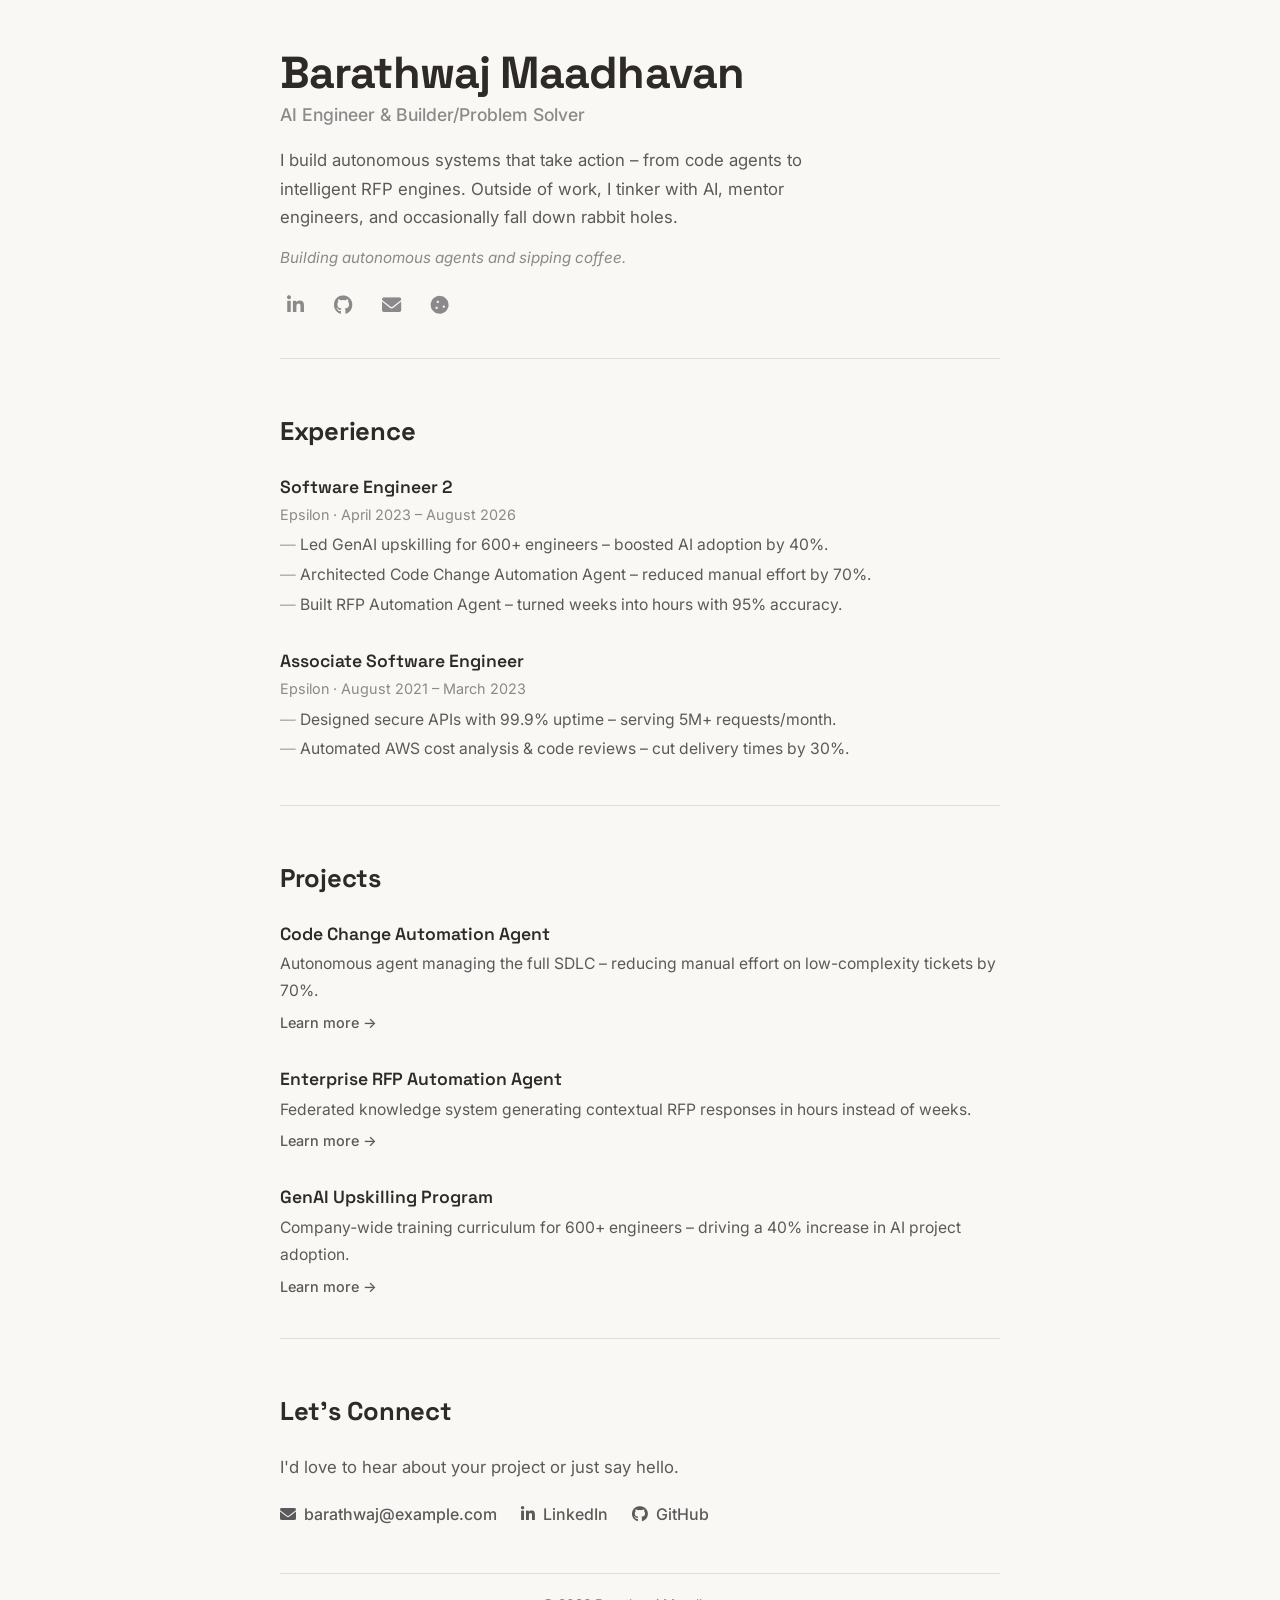
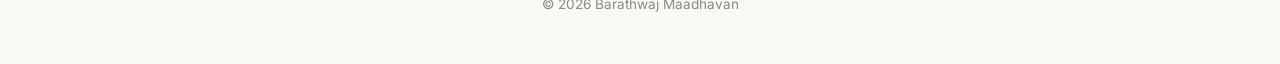
==== index.html @ a2dbbef1 "fixed tag liner" ====
<!DOCTYPE html>
<html lang="en">

    <head>
        <link rel="icon" type="image/svg+xml" href="assets/images/favicon.svg" />
        <meta charset="UTF-8" />
        <meta name="viewport" content="width=device-width, initial-scale=1.0" />
        <title>Barathwaj Maadhavan · AI Engineer</title>

        <!-- Google Fonts -->
        <!-- Google Fonts -->
        <link rel="preconnect" href="https://fonts.googleapis.com" />
        <link rel="preconnect" href="https://fonts.gstatic.com" crossorigin />
        <link
            href="https://fonts.googleapis.com/css2?family=Inter:wght@300;400;500;600&family=Space+Grotesk:wght@400;500;600;700&display=swap"
            rel="stylesheet" />

        <!-- Font Awesome -->
        <link rel="stylesheet" href="https://cdnjs.cloudflare.com/ajax/libs/font-awesome/6.0.0-beta3/css/all.min.css" />

        <!-- Custom Styles -->
        <link rel="stylesheet" href="styles.css" />
    </head>

    <body>

        <!-- ===== MAIN CONTAINER ===== -->
        <main class="container">

            <!-- ===== HEADER ===== -->
            <header class="header">
                <h1>Barathwaj Maadhavan</h1>
                <p class="tagline">AI Engineer & Builder/Problem Solver</p>
                <p class="bio">
                    I build autonomous systems that take action – from code agents to intelligent RFP engines.
                    Outside of work, I tinker with AI, mentor engineers, and occasionally fall down rabbit holes.
                </p>
                <div class="status-line">
                    <span id="statusText">Building autonomous agents and sipping coffee.</span>
                </div>
                <div class="social-links">
                    <a href="#" aria-label="LinkedIn"><i class="fab fa-linkedin-in"></i></a>
                    <a href="#" aria-label="GitHub"><i class="fab fa-github"></i></a>
                    <a href="mailto:barathwaj@example.com" aria-label="Email"><i class="fas fa-envelope"></i></a>
                    <!-- Fortune Cookie -->
                    <button id="fortuneBtn" class="fortune-btn" aria-label="Fortune Cookie" title="fortune cookie">
                        <i class="fas fa-cookie"></i>
                    </button>
                </div>
            </header>

            <!-- ===== EXPERIENCE ===== -->
            <section class="experience">
                <h2>Experience</h2>

                <div class="exp-item">
                    <h3>Software Engineer 2</h3>
                    <p class="exp-meta">Epsilon · April 2023 – August 2026</p>
                    <ul>
                        <li>Led GenAI upskilling for 600+ engineers – boosted AI adoption by 40%.</li>
                        <li>Architected Code Change Automation Agent – reduced manual effort by 70%.</li>
                        <li>Built RFP Automation Agent – turned weeks into hours with 95% accuracy.</li>
                    </ul>
                </div>

                <div class="exp-item">
                    <h3>Associate Software Engineer</h3>
                    <p class="exp-meta">Epsilon · August 2021 – March 2023</p>
                    <ul>
                        <li>Designed secure APIs with 99.9% uptime – serving 5M+ requests/month.</li>
                        <li>Automated AWS cost analysis &amp; code reviews – cut delivery times by 30%.</li>
                    </ul>
                </div>
            </section>

            <!-- ===== PROJECTS ===== -->
            <section class="projects">
                <h2>Projects</h2>

                <div class="project-item">
                    <h3>Code Change Automation Agent</h3>
                    <p>Autonomous agent managing the full SDLC – reducing manual effort on low-complexity tickets by
                        70%.</p>
                    <a href="#">Learn more →</a>
                </div>

                <div class="project-item">
                    <h3>Enterprise RFP Automation Agent</h3>
                    <p>Federated knowledge system generating contextual RFP responses in hours instead of weeks.</p>
                    <a href="#">Learn more →</a>
                </div>

                <div class="project-item">
                    <h3>GenAI Upskilling Program</h3>
                    <p>Company‑wide training curriculum for 600+ engineers – driving a 40% increase in AI project
                        adoption.</p>
                    <a href="#">Learn more →</a>
                </div>
            </section>

            <!-- ===== CONTACT ===== -->
            <section class="contact">
                <h2>Let's Connect</h2>
                <p class="contact-intro">I'd love to hear about your project or just say hello.</p>
                <div class="contact-links">
                    <a href="mailto:barathwaj@example.com"><i class="fas fa-envelope"></i> barathwaj@example.com</a>
                    <a href="#"><i class="fab fa-linkedin-in"></i> LinkedIn</a>
                    <a href="#"><i class="fab fa-github"></i> GitHub</a>
                </div>
            </section>
        </main>

        <!-- ===== FORTUNE COOKIE MODAL ===== -->
        <div id="fortuneModal" class="fortune-modal">
            <div class="fortune-content">
                <div class="cookie-container">
                    <div class="cookie-half cookie-left"></div>
                    <div class="cookie-half cookie-right"></div>
                </div>
                <div class="fortune-note">
                    <p id="fortuneText">Click the cookie for a fortune!</p>
                </div>
                <button id="fortuneClose" class="fortune-close">✕</button>
            </div>
        </div>

        <!-- ===== FOOTER ===== -->
        <footer class="footer">
            <p>&copy; 2026 Barathwaj Maadhavan</p>
        </footer>

        <script src="script.js"></script>
    </body>

</html>
---- styles.css ----
/* ===== RESET & BASE ===== */
*,
*::before,
*::after {
    margin: 0;
    padding: 0;
    box-sizing: border-box;
}

:root {
    --bg: #faf8f5;
    --text-primary: #2d2a28;
    --text-secondary: #5a5a5a;
    --text-muted: #8a8a8a;
    --border: #e0ddd8;
    --white: #ffffff;
    --max-width: 720px;
}

html {
    scroll-behavior: smooth;
}

body {
    font-family: 'Inter', -apple-system, BlinkMacSystemFont, sans-serif;
    background: var(--bg);
    color: var(--text-primary);
    line-height: 1.7;
    -webkit-font-smoothing: antialiased;
    padding: 48px 24px;
    display: flex;
    flex-direction: column;
    align-items: center;
    min-height: 100vh;
}

/* ===== CONTAINER ===== */
.container {
    max-width: var(--max-width);
    width: 100%;
    margin: 0 auto;
}

/* ===== TYPOGRAPHY ===== */
h1 {
    font-family: 'Space Grotesk', -apple-system, sans-serif;
    font-weight: 700;
    font-size: 2.8rem;
    letter-spacing: -0.02em;
    line-height: 1.1;
    color: var(--text-primary);
}

h2 {
    font-family: 'Space Grotesk', -apple-system, sans-serif;
    font-weight: 700;
    font-size: 1.6rem;
    letter-spacing: -0.01em;
    margin-bottom: 1.2rem;
    color: var(--text-primary);
}

h3 {
    font-family: 'Space Grotesk', -apple-system, sans-serif;
    font-weight: 600;
    font-size: 1.1rem;
    color: var(--text-primary);
}

p,
li,
.bio {
    font-family: 'Inter', sans-serif;
    font-weight: 400;
    color: var(--text-secondary);
}

.tagline {
    font-family: 'Inter', sans-serif;
    font-weight: 500;
    font-size: 1.1rem;
    color: var(--text-muted);
    margin: 0.2rem 0 1rem;
}

.bio {
    font-size: 1.05rem;
    max-width: 580px;
}

/* ===== STATUS LINE ===== */
.status-line {
    margin: 0.8rem 0 1.2rem;
    font-family: 'Inter', sans-serif;
    font-size: 0.95rem;
    color: var(--text-muted);
    font-style: italic;
    min-height: 1.5rem;
    transition: opacity 0.5s ease;
}

#statusText {
    transition: opacity 0.4s ease;
}

a {
    font-family: 'Inter', sans-serif;
    color: var(--text-secondary);
    text-decoration: none;
    transition: opacity 0.2s;
}

a:hover {
    opacity: 0.6;
}

/* ===== HEADER ===== */
.header {
    margin-bottom: 3.2rem;
    padding-bottom: 2.4rem;
    border-bottom: 1px solid var(--border);
}

.social-links {
    display: flex;
    gap: 18px;
    margin-top: 1.2rem;
}

.social-links a {
    font-size: 1.2rem;
    color: var(--text-muted);
    transition: color 0.2s;
}

.social-links a:hover {
    color: var(--text-primary);
    opacity: 1;
}

/* ===== SECTIONS ===== */
section {
    margin-bottom: 3.2rem;
    padding-bottom: 2.4rem;
    border-bottom: 1px solid var(--border);
}

section:last-of-type {
    border-bottom: none;
}

/* ===== EXPERIENCE ===== */
.exp-item {
    margin-bottom: 1.8rem;
}

.exp-item:last-child {
    margin-bottom: 0;
}

.exp-meta {
    font-family: 'Inter', sans-serif;
    font-weight: 400;
    font-size: 0.9rem;
    color: var(--text-muted);
    margin-bottom: 0.3rem;
}

.exp-item ul {
    list-style: none;
    padding: 0;
}

.exp-item ul li {
    position: relative;
    padding-left: 20px;
    margin-bottom: 0.2rem;
    font-size: 0.98rem;
}

.exp-item ul li::before {
    content: '—';
    position: absolute;
    left: 0;
    color: var(--text-muted);
    font-weight: 300;
}

/* ===== PROJECTS ===== */
.project-item {
    margin-bottom: 1.8rem;
}

.project-item:last-child {
    margin-bottom: 0;
}

.project-item p {
    font-size: 0.98rem;
    margin: 2px 0 4px;
}

.project-item a {
    font-weight: 500;
    font-size: 0.9rem;
}

/* ===== CONTACT ===== */
.contact-intro {
    font-size: 1.05rem;
    margin-bottom: 1.2rem;
}

.contact-links {
    display: flex;
    flex-wrap: wrap;
    gap: 24px;
}

.contact-links a {
    display: inline-flex;
    align-items: center;
    gap: 8px;
    font-weight: 500;
    font-size: 1rem;
}

/* Tighten spacing to footer */
section.contact {
    margin-bottom: 0.8rem;
    padding-bottom: 1.2rem;
    border-bottom: none;
}

/* ===== FORTUNE COOKIE ===== */

/* Icon inline with social links */
.social-links a,
.social-links .fortune-btn {
    display: inline-flex;
    align-items: center;
    justify-content: center;
    width: 30px;
    height: 30px;
    font-size: 1.2rem;
    color: var(--text-muted);
    transition: color 0.2s, transform 0.2s;
    text-decoration: none;
    background: none;
    border: none;
    padding: 0;
    cursor: pointer;
    line-height: 1;
}

.social-links a:hover {
    color: var(--text-primary);
}

.social-links .fortune-btn:hover {
    color: var(--text-primary);
    transform: scale(1.2) rotate(-10deg);
}

/* Modal overlay */
.fortune-modal {
    display: none;
    position: fixed;
    top: 0;
    left: 0;
    width: 100%;
    height: 100%;
    background: rgba(0, 0, 0, 0.3);
    backdrop-filter: blur(4px);
    z-index: 1000;
    justify-content: center;
    align-items: center;
}

.fortune-modal.active {
    display: flex;
}

/* Modal content */
.fortune-content {
    background: var(--white);
    padding: 40px 36px 32px;
    border-radius: 24px;
    max-width: 420px;
    width: 90%;
    text-align: center;
    box-shadow: 0 20px 60px rgba(0, 0, 0, 0.15);
    position: relative;
    animation: modalPop 0.3s ease;
}

@keyframes modalPop {
    0% {
        transform: scale(0.8);
        opacity: 0;
    }

    100% {
        transform: scale(1);
        opacity: 1;
    }
}

/* Cookie halves */
.cookie-container {
    display: flex;
    justify-content: center;
    gap: 4px;
    margin-bottom: 24px;
    height: 80px;
}

.cookie-half {
    width: 50px;
    height: 60px;
    transition: transform 0.5s cubic-bezier(0.34, 1.56, 0.64, 1);
    transform-origin: bottom center;
}

.cookie-left {
    border-radius: 50% 0 0 0;
    background: radial-gradient(ellipse at 30% 60%, #e8c9a0, #c18e5a);
}

.cookie-right {
    border-radius: 0 50% 0 0;
    background: radial-gradient(ellipse at 70% 60%, #e8c9a0, #c18e5a);
}

.cookie-container.cracked .cookie-left {
    transform: rotate(-15deg) translateX(-12px);
}

.cookie-container.cracked .cookie-right {
    transform: rotate(15deg) translateX(12px);
}

/* Fortune note */
.fortune-note {
    background: #fff8f0;
    border: 1px solid var(--border);
    border-radius: 12px;
    padding: 16px 20px;
    margin: 16px 0 24px;
    min-height: 60px;
    opacity: 0;
    transform: translateY(20px) scale(0.9);
    transition: opacity 0.4s ease, transform 0.4s ease;
}

.fortune-note.reveal {
    opacity: 1;
    transform: translateY(0) scale(1);
}

#fortuneText {
    font-family: 'Inter', sans-serif;
    font-size: 1.1rem;
    color: var(--text-primary);
    margin: 0;
    line-height: 1.5;
}

/* Close button */
.fortune-close {
    background: none;
    border: none;
    font-size: 1.2rem;
    color: var(--text-muted);
    cursor: pointer;
    position: absolute;
    top: 12px;
    right: 16px;
    transition: color 0.2s;
}

.fortune-close:hover {
    color: var(--text-primary);
}

/* ===== FOOTER ===== */
.footer {
    margin-top: 0.8rem;
    padding-top: 1.2rem;
    border-top: 1px solid var(--border);
    text-align: center;
    width: 100%;
    max-width: var(--max-width);
}

.footer p {
    font-family: 'Inter', sans-serif;
    font-size: 0.85rem;
    color: var(--text-muted);
}

/* ===== RESPONSIVE ===== */
@media (max-width: 768px) {
    body {
        padding: 32px 20px;
    }

    h1 {
        font-size: 2.2rem;
    }

    h2 {
        font-size: 1.3rem;
    }

    h3 {
        font-size: 1rem;
    }

    p,
    li,
    .bio {
        font-size: 0.95rem;
    }

    .tagline {
        font-size: 1rem;
    }

    .status-line {
        font-size: 0.9rem;
    }

    .social-links {
        gap: 14px;
    }

    .social-links a,
    .social-links .fortune-btn {
        font-size: 1.1rem;
        width: 28px;
        height: 28px;
    }

    section {
        margin-bottom: 2.4rem;
        padding-bottom: 1.6rem;
    }

    section.contact {
        margin-bottom: 0.6rem;
        padding-bottom: 0.8rem;
    }

    .exp-item {
        margin-bottom: 1.4rem;
    }

    .exp-item ul li {
        font-size: 0.9rem;
    }

    .project-item {
        margin-bottom: 1.4rem;
    }

    .project-item p {
        font-size: 0.9rem;
    }

    .contact-links {
        gap: 16px;
    }

    .contact-links a {
        font-size: 0.95rem;
    }

    .footer {
        margin-top: 0.8rem;
        padding-top: 1rem;
    }

    .footer p {
        font-size: 0.8rem;
    }

    /* Fortune modal */
    .fortune-content {
        padding: 28px 20px 24px;
    }

    .cookie-half {
        width: 40px;
        height: 48px;
    }

    #fortuneText {
        font-size: 0.95rem;
    }

    .fortune-close {
        font-size: 1rem;
    }
}

@media (max-width: 480px) {
    body {
        padding: 24px 16px;
    }

    h1 {
        font-size: 1.8rem;
    }

    h2 {
        font-size: 1.2rem;
    }

    h3 {
        font-size: 0.95rem;
    }

    p,
    li,
    .bio {
        font-size: 0.9rem;
    }

    .tagline {
        font-size: 0.95rem;
    }

    .status-line {
        font-size: 0.85rem;
    }

    .social-links {
        gap: 12px;
    }

    .social-links a,
    .social-links .fortune-btn {
        font-size: 1rem;
        width: 26px;
        height: 26px;
    }

    section {
        margin-bottom: 2rem;
        padding-bottom: 1.2rem;
    }

    .exp-item ul li {
        font-size: 0.85rem;
    }

    .project-item p {
        font-size: 0.85rem;
    }

    .contact-links {
        flex-direction: column;
        gap: 12px;
    }

    .contact-links a {
        font-size: 0.9rem;
    }

    /* Fortune modal */
    .fortune-content {
        padding: 24px 16px 20px;
    }

    .cookie-half {
        width: 34px;
        height: 40px;
    }

    #fortuneText {
        font-size: 0.9rem;
    }
}
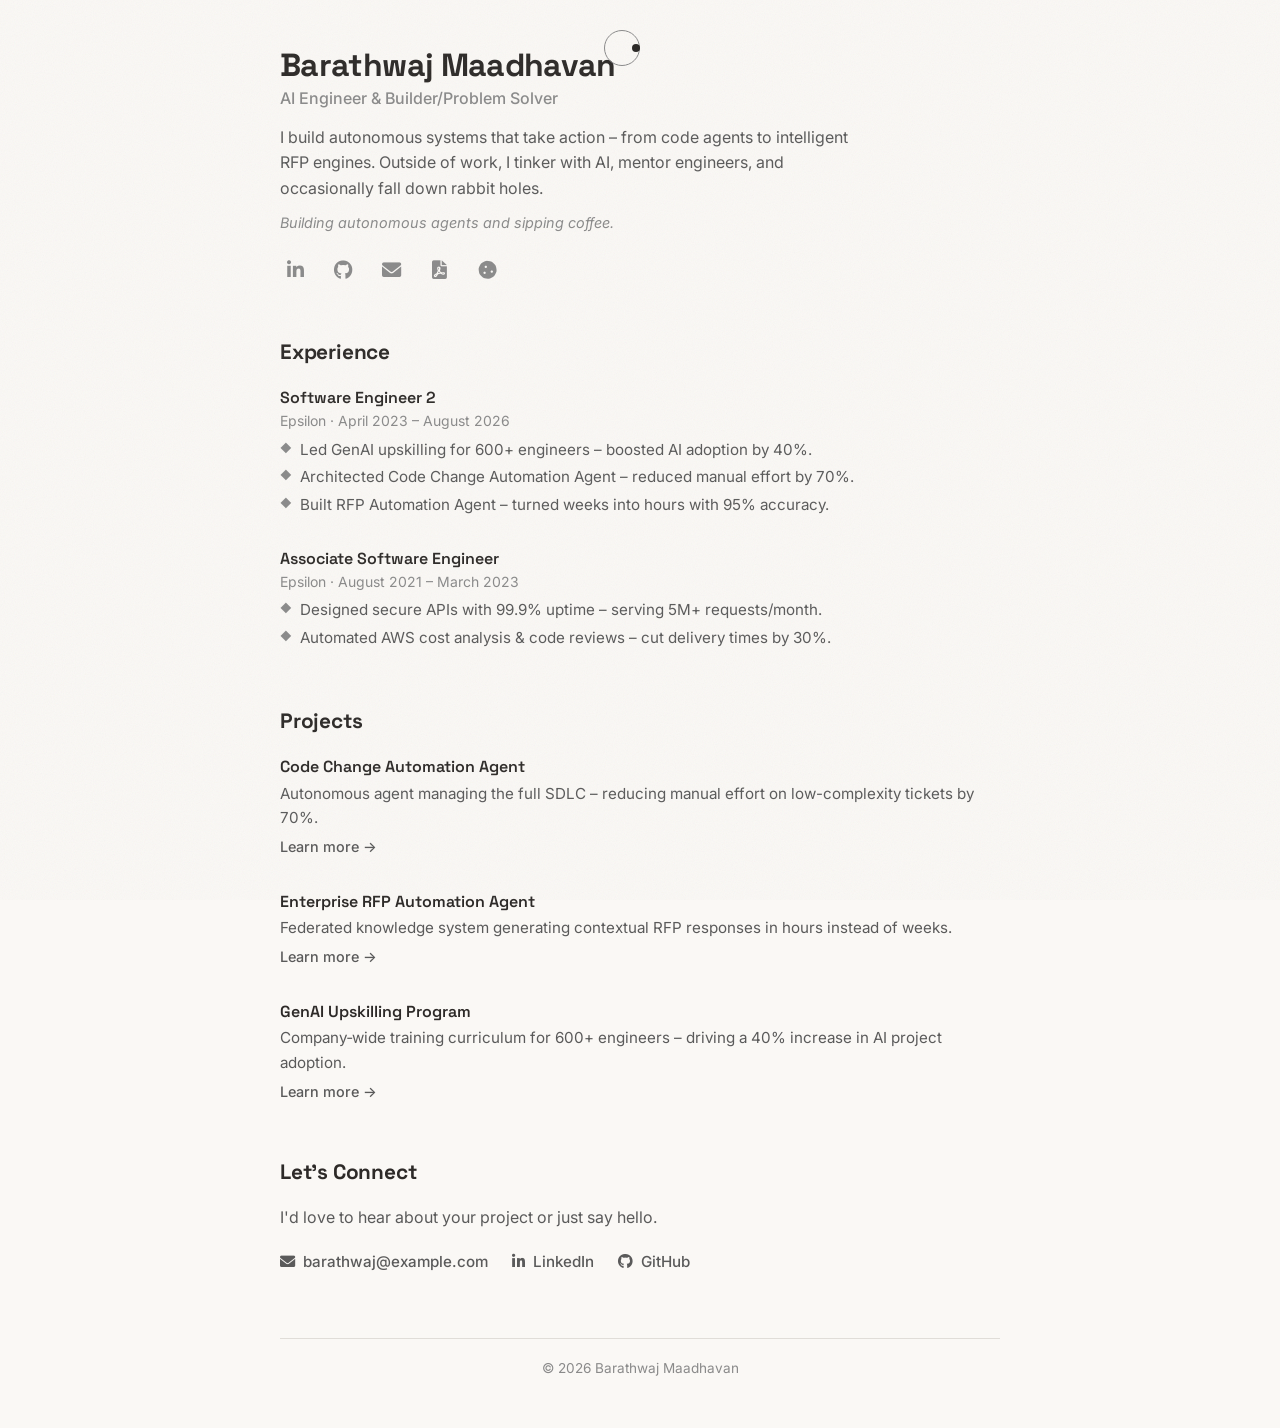
==== commit 1d918abe: "minor ui enhancements + resume download feature added" ====
--- a/index.html
+++ b/index.html
@@ -23,7 +23,8 @@
     </head>
 
     <body>
-
+        <!-- ===== GRAIN OVERLAY ===== -->
+        <div class="grain-overlay"></div>
         <!-- ===== MAIN CONTAINER ===== -->
         <main class="container">
 
@@ -42,6 +43,10 @@
                     <a href="#" aria-label="LinkedIn"><i class="fab fa-linkedin-in"></i></a>
                     <a href="#" aria-label="GitHub"><i class="fab fa-github"></i></a>
                     <a href="mailto:barathwaj@example.com" aria-label="Email"><i class="fas fa-envelope"></i></a>
+                    <!-- Resume Download -->
+                    <a href="assets/resume.pdf" download aria-label="Download Resume" title="Download Resume">
+                        <i class="fas fa-file-pdf"></i>
+                    </a>
                     <!-- Fortune Cookie -->
                     <button id="fortuneBtn" class="fortune-btn" aria-label="Fortune Cookie" title="fortune cookie">
                         <i class="fas fa-cookie"></i>
--- a/styles.css
+++ b/styles.css
@@ -25,7 +25,7 @@
     font-family: 'Inter', -apple-system, BlinkMacSystemFont, sans-serif;
     background: var(--bg);
     color: var(--text-primary);
-    line-height: 1.7;
+    line-height: 1.6;
     -webkit-font-smoothing: antialiased;
     padding: 48px 24px;
     display: flex;
@@ -45,7 +45,7 @@
 h1 {
     font-family: 'Space Grotesk', -apple-system, sans-serif;
     font-weight: 700;
-    font-size: 2.8rem;
+    font-size: 2rem;
     letter-spacing: -0.02em;
     line-height: 1.1;
     color: var(--text-primary);
@@ -54,16 +54,16 @@
 h2 {
     font-family: 'Space Grotesk', -apple-system, sans-serif;
     font-weight: 700;
-    font-size: 1.6rem;
+    font-size: 1.3rem;
     letter-spacing: -0.01em;
-    margin-bottom: 1.2rem;
+    margin-bottom: 1rem;
     color: var(--text-primary);
 }
 
 h3 {
     font-family: 'Space Grotesk', -apple-system, sans-serif;
     font-weight: 600;
-    font-size: 1.1rem;
+    font-size: 1rem;
     color: var(--text-primary);
 }
 
@@ -72,27 +72,28 @@
 .bio {
     font-family: 'Inter', sans-serif;
     font-weight: 400;
+    font-size: 1rem;
     color: var(--text-secondary);
 }
 
 .tagline {
     font-family: 'Inter', sans-serif;
     font-weight: 500;
-    font-size: 1.1rem;
-    color: var(--text-muted);
-    margin: 0.2rem 0 1rem;
+    font-size: 1rem;
+    color: var(--text-muted);
+    margin: 0.2rem 0 0.8rem;
 }
 
 .bio {
-    font-size: 1.05rem;
+    font-size: 1rem;
     max-width: 580px;
 }
 
 /* ===== STATUS LINE ===== */
 .status-line {
-    margin: 0.8rem 0 1.2rem;
-    font-family: 'Inter', sans-serif;
-    font-size: 0.95rem;
+    margin: 0.6rem 0 1rem;
+    font-family: 'Inter', sans-serif;
+    font-size: 0.9rem;
     color: var(--text-muted);
     font-style: italic;
     min-height: 1.5rem;
@@ -116,9 +117,8 @@
 
 /* ===== HEADER ===== */
 .header {
-    margin-bottom: 3.2rem;
-    padding-bottom: 2.4rem;
-    border-bottom: 1px solid var(--border);
+    margin-bottom: 2rem;
+    padding-bottom: 1.2rem;
 }
 
 .social-links {
@@ -140,13 +140,13 @@
 
 /* ===== SECTIONS ===== */
 section {
-    margin-bottom: 3.2rem;
-    padding-bottom: 2.4rem;
-    border-bottom: 1px solid var(--border);
+    margin-bottom: 2rem;
+    padding-bottom: 1.2rem;
 }
 
 section:last-of-type {
-    border-bottom: none;
+    margin-bottom: 0;
+    padding-bottom: 0;
 }
 
 /* ===== EXPERIENCE ===== */
@@ -161,7 +161,7 @@
 .exp-meta {
     font-family: 'Inter', sans-serif;
     font-weight: 400;
-    font-size: 0.9rem;
+    font-size: 0.875rem;
     color: var(--text-muted);
     margin-bottom: 0.3rem;
 }
@@ -175,15 +175,17 @@
     position: relative;
     padding-left: 20px;
     margin-bottom: 0.2rem;
-    font-size: 0.98rem;
+    font-size: 0.95rem;
 }
 
 .exp-item ul li::before {
-    content: '—';
+    content: '◆';
     position: absolute;
     left: 0;
     color: var(--text-muted);
     font-weight: 300;
+    font-size: 0.7rem;
+    top: 2px;
 }
 
 /* ===== PROJECTS ===== */
@@ -196,7 +198,7 @@
 }
 
 .project-item p {
-    font-size: 0.98rem;
+    font-size: 0.95rem;
     margin: 2px 0 4px;
 }
 
@@ -207,7 +209,7 @@
 
 /* ===== CONTACT ===== */
 .contact-intro {
-    font-size: 1.05rem;
+    font-size: 1rem;
     margin-bottom: 1.2rem;
 }
 
@@ -222,14 +224,13 @@
     align-items: center;
     gap: 8px;
     font-weight: 500;
-    font-size: 1rem;
+    font-size: 0.95rem;
 }
 
 /* Tighten spacing to footer */
 section.contact {
-    margin-bottom: 0.8rem;
+    margin-bottom: 2rem;
     padding-bottom: 1.2rem;
-    border-bottom: none;
 }
 
 /* ===== FORTUNE COOKIE ===== */
@@ -406,15 +407,15 @@
     }
 
     h1 {
-        font-size: 2.2rem;
+        font-size: 1.7rem;
     }
 
     h2 {
-        font-size: 1.3rem;
+        font-size: 1.2rem;
     }
 
     h3 {
-        font-size: 1rem;
+        font-size: 0.95rem;
     }
 
     p,
@@ -424,11 +425,11 @@
     }
 
     .tagline {
-        font-size: 1rem;
+        font-size: 0.95rem;
     }
 
     .status-line {
-        font-size: 0.9rem;
+        font-size: 0.85rem;
     }
 
     .social-links {
@@ -473,7 +474,7 @@
     }
 
     .contact-links a {
-        font-size: 0.95rem;
+        font-size: 0.9rem;
     }
 
     .footer {
@@ -510,15 +511,15 @@
     }
 
     h1 {
-        font-size: 1.8rem;
+        font-size: 1.5rem;
     }
 
     h2 {
-        font-size: 1.2rem;
+        font-size: 1.1rem;
     }
 
     h3 {
-        font-size: 0.95rem;
+        font-size: 0.9rem;
     }
 
     p,
@@ -528,11 +529,11 @@
     }
 
     .tagline {
-        font-size: 0.95rem;
+        font-size: 0.9rem;
     }
 
     .status-line {
-        font-size: 0.85rem;
+        font-size: 0.8rem;
     }
 
     .social-links {
@@ -565,7 +566,7 @@
     }
 
     .contact-links a {
-        font-size: 0.9rem;
+        font-size: 0.85rem;
     }
 
     /* Fortune modal */
@@ -581,4 +582,75 @@
     #fortuneText {
         font-size: 0.9rem;
     }
+}
+
+/* ===== GRAIN TEXTURE ===== */
+.grain-overlay {
+    position: fixed;
+    top: 0;
+    left: 0;
+    width: 100vw;
+    height: 100vh;
+    pointer-events: none;
+    z-index: 9999;
+    opacity: 0.06;
+    background-image: url("data:image/svg+xml,%3Csvg viewBox='0 0 256 256' xmlns='http://www.w3.org/2000/svg'%3E%3Cfilter id='noise'%3E%3CfeTurbulence type='fractalNoise' baseFrequency='0.9' numOctaves='4' stitchTiles='stitch'/%3E%3C/filter%3E%3Crect width='100%25' height='100%25' filter='url(%23noise)'/%3E%3C/svg%3E");
+    background-repeat: repeat;
+    background-size: 256px 256px;
+}
+
+/* ===== CUSTOM CURSOR ===== */
+* {
+    cursor: none;
+}
+
+.cursor-dot {
+    width: 8px;
+    height: 8px;
+    background: var(--text-primary);
+    border-radius: 50%;
+    position: fixed;
+    pointer-events: none;
+    z-index: 10000;
+    transform: translate(-50%, -50%);
+    transition: transform 0.15s ease;
+}
+
+.cursor-ring {
+    width: 36px;
+    height: 36px;
+    border: 1.5px solid var(--text-muted);
+    border-radius: 50%;
+    position: fixed;
+    pointer-events: none;
+    z-index: 9999;
+    transform: translate(-50%, -50%);
+    transition: transform 0.3s ease, width 0.3s ease, height 0.3s ease;
+}
+
+.cursor-ring.shrink {
+    width: 20px;
+    height: 20px;
+    border-color: var(--text-primary);
+}
+
+/* Hide custom cursor on touch devices */
+@media (hover: none) and (pointer: coarse) {
+    * {
+        cursor: auto;
+    }
+
+    .cursor-dot,
+    .cursor-ring {
+        display: none;
+    }
+}
+
+/* ===== TIME GREETING ===== */
+.greeting {
+    font-family: 'Inter', sans-serif;
+    font-size: 0.95rem;
+    font-weight: 400;
+    color: var(--text-muted);
+    margin: 0.2rem 0 0.4rem;
 }
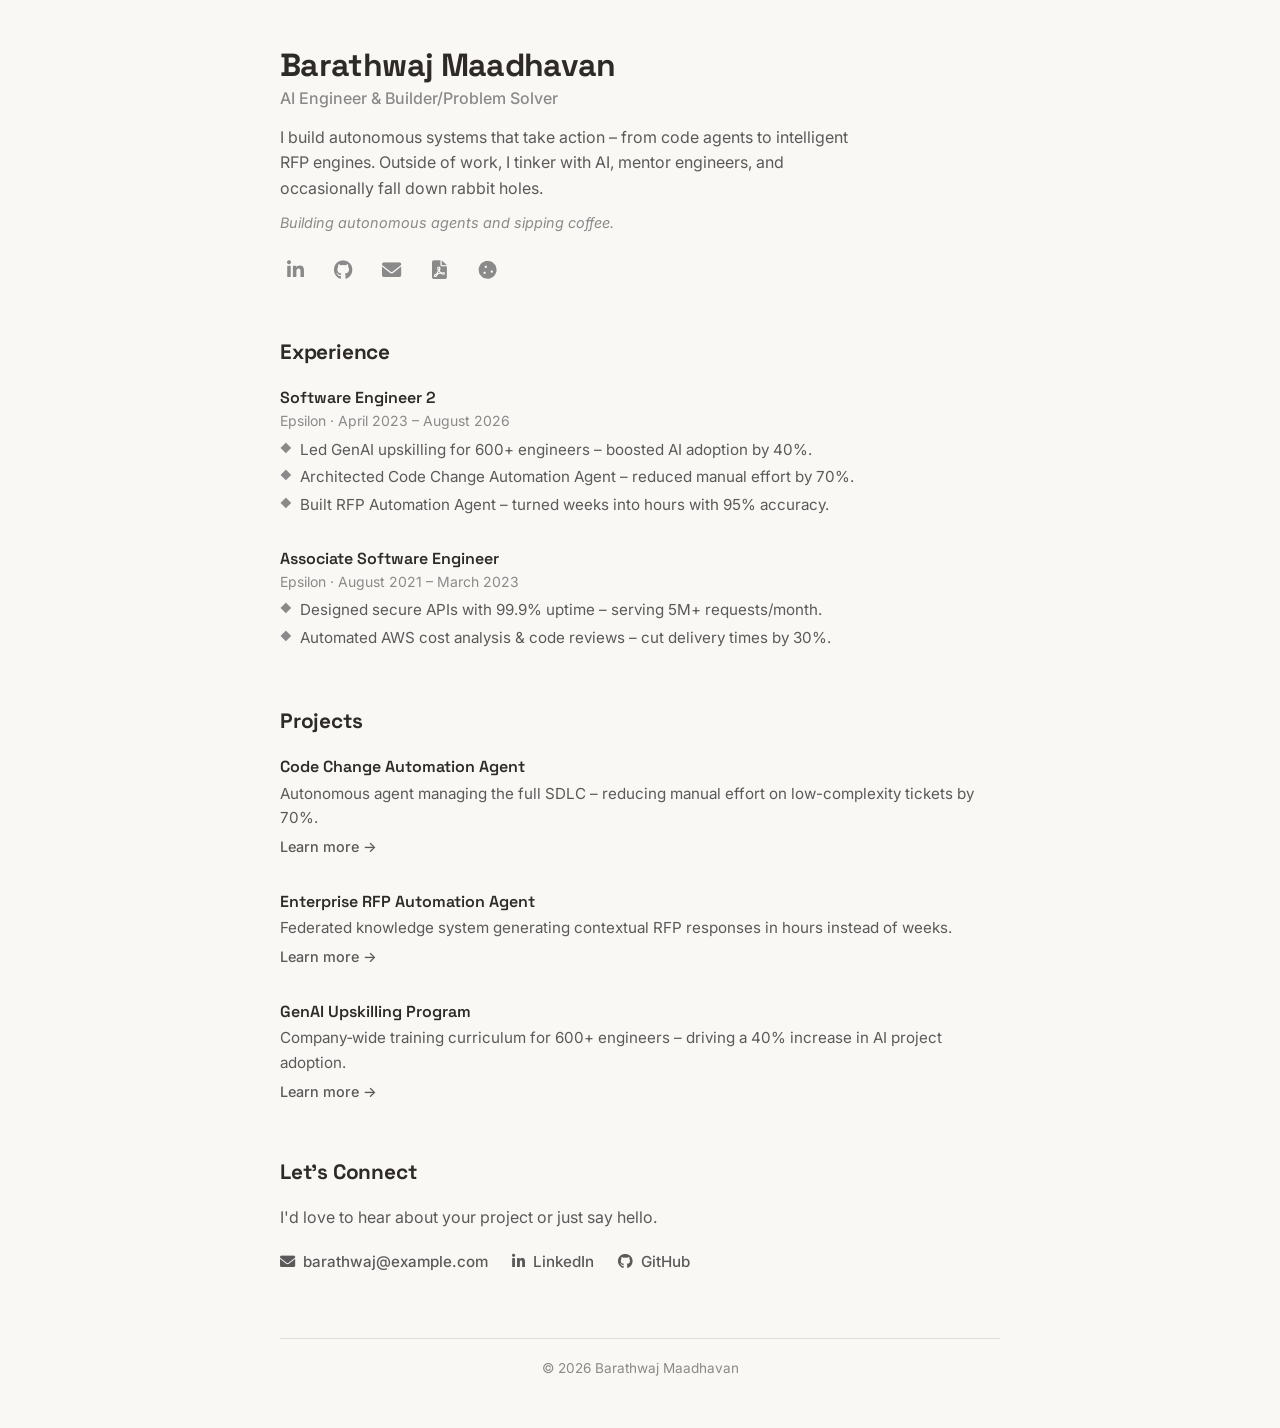
==== commit 72e23e88: "Remove custom cursor and grain texture overlay" ====
--- a/index.html
+++ b/index.html
@@ -23,8 +23,6 @@
     </head>
 
     <body>
-        <!-- ===== GRAIN OVERLAY ===== -->
-        <div class="grain-overlay"></div>
         <!-- ===== MAIN CONTAINER ===== -->
         <main class="container">
 
--- a/styles.css
+++ b/styles.css
@@ -582,75 +582,4 @@
     #fortuneText {
         font-size: 0.9rem;
     }
-}
-
-/* ===== GRAIN TEXTURE ===== */
-.grain-overlay {
-    position: fixed;
-    top: 0;
-    left: 0;
-    width: 100vw;
-    height: 100vh;
-    pointer-events: none;
-    z-index: 9999;
-    opacity: 0.06;
-    background-image: url("data:image/svg+xml,%3Csvg viewBox='0 0 256 256' xmlns='http://www.w3.org/2000/svg'%3E%3Cfilter id='noise'%3E%3CfeTurbulence type='fractalNoise' baseFrequency='0.9' numOctaves='4' stitchTiles='stitch'/%3E%3C/filter%3E%3Crect width='100%25' height='100%25' filter='url(%23noise)'/%3E%3C/svg%3E");
-    background-repeat: repeat;
-    background-size: 256px 256px;
-}
-
-/* ===== CUSTOM CURSOR ===== */
-* {
-    cursor: none;
-}
-
-.cursor-dot {
-    width: 8px;
-    height: 8px;
-    background: var(--text-primary);
-    border-radius: 50%;
-    position: fixed;
-    pointer-events: none;
-    z-index: 10000;
-    transform: translate(-50%, -50%);
-    transition: transform 0.15s ease;
-}
-
-.cursor-ring {
-    width: 36px;
-    height: 36px;
-    border: 1.5px solid var(--text-muted);
-    border-radius: 50%;
-    position: fixed;
-    pointer-events: none;
-    z-index: 9999;
-    transform: translate(-50%, -50%);
-    transition: transform 0.3s ease, width 0.3s ease, height 0.3s ease;
-}
-
-.cursor-ring.shrink {
-    width: 20px;
-    height: 20px;
-    border-color: var(--text-primary);
-}
-
-/* Hide custom cursor on touch devices */
-@media (hover: none) and (pointer: coarse) {
-    * {
-        cursor: auto;
-    }
-
-    .cursor-dot,
-    .cursor-ring {
-        display: none;
-    }
-}
-
-/* ===== TIME GREETING ===== */
-.greeting {
-    font-family: 'Inter', sans-serif;
-    font-size: 0.95rem;
-    font-weight: 400;
-    color: var(--text-muted);
-    margin: 0.2rem 0 0.4rem;
 }
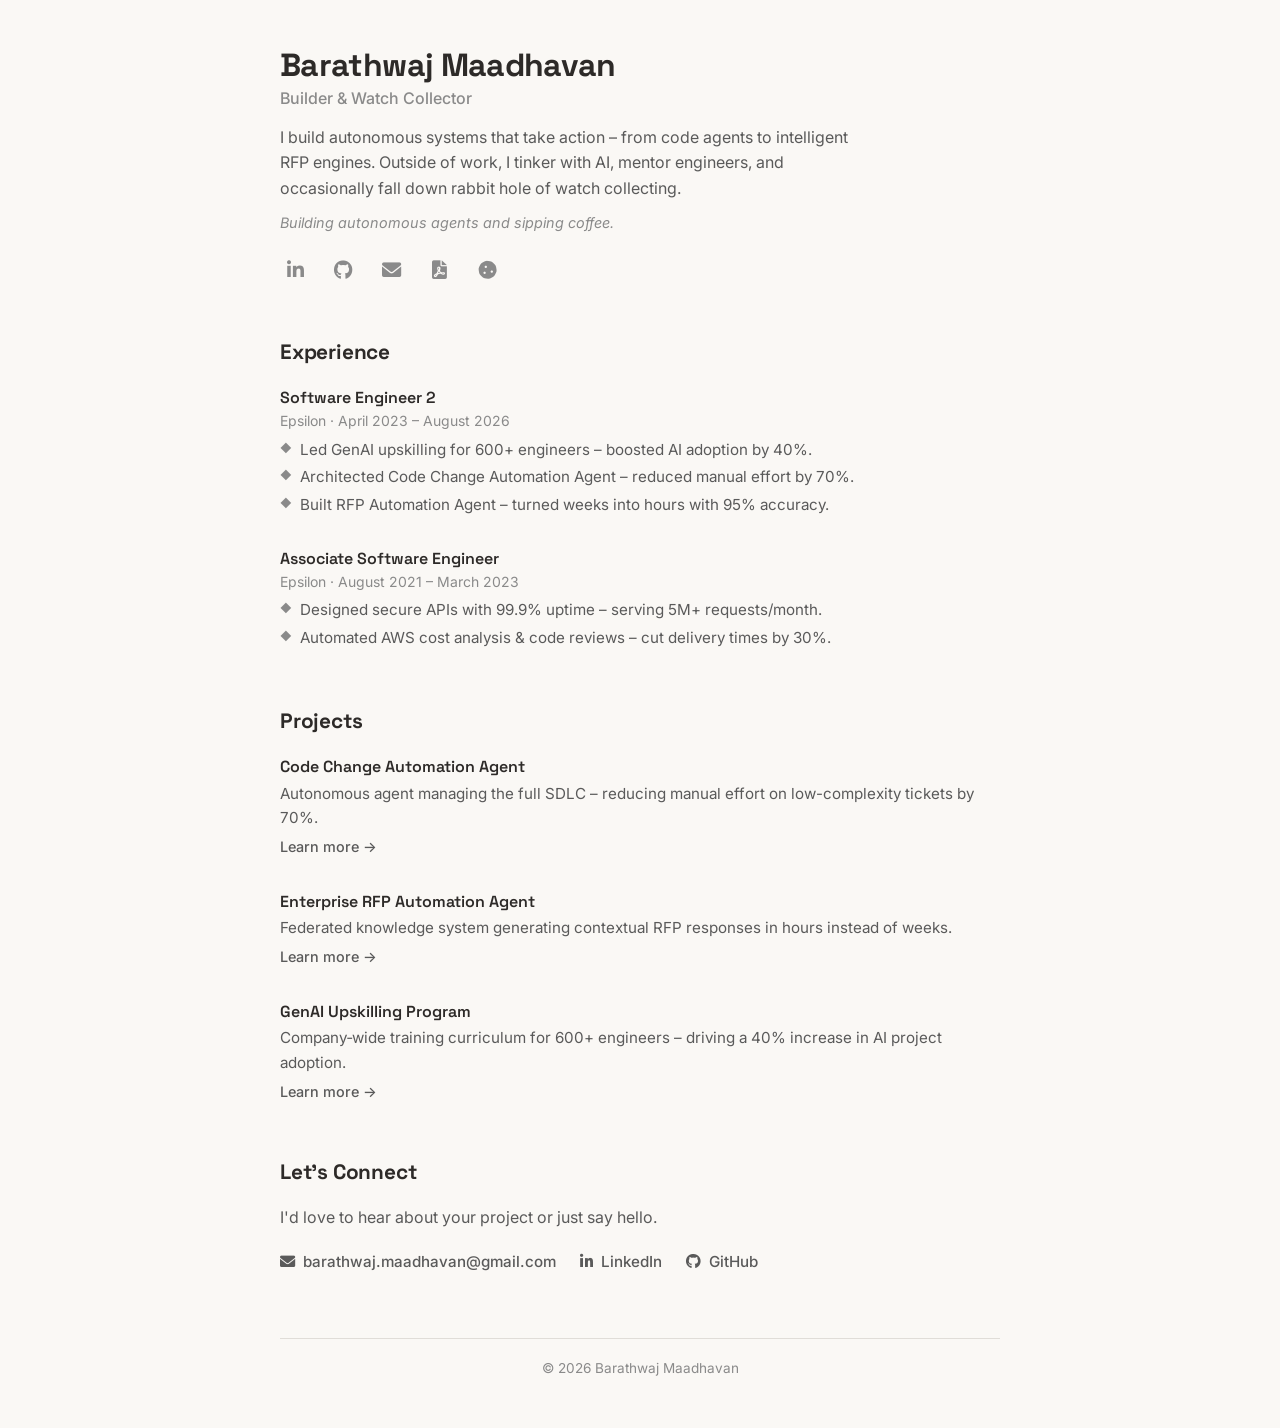
==== commit 80af0be2: "fixed links and email" ====
--- a/index.html
+++ b/index.html
@@ -29,18 +29,21 @@
             <!-- ===== HEADER ===== -->
             <header class="header">
                 <h1>Barathwaj Maadhavan</h1>
-                <p class="tagline">AI Engineer & Builder/Problem Solver</p>
+                <p class="tagline">Builder & Watch Collector</p>
                 <p class="bio">
                     I build autonomous systems that take action – from code agents to intelligent RFP engines.
-                    Outside of work, I tinker with AI, mentor engineers, and occasionally fall down rabbit holes.
+                    Outside of work, I tinker with AI, mentor engineers, and occasionally fall down rabbit hole of watch
+                    collecting.
                 </p>
                 <div class="status-line">
                     <span id="statusText">Building autonomous agents and sipping coffee.</span>
                 </div>
                 <div class="social-links">
-                    <a href="#" aria-label="LinkedIn"><i class="fab fa-linkedin-in"></i></a>
-                    <a href="#" aria-label="GitHub"><i class="fab fa-github"></i></a>
-                    <a href="mailto:barathwaj@example.com" aria-label="Email"><i class="fas fa-envelope"></i></a>
+                    <a href="https://www.linkedin.com/in/barathwaj-m/" aria-label="LinkedIn"><i
+                            class="fab fa-linkedin-in"></i></a>
+                    <a href="https://github.com/maadybarry" aria-label="GitHub"><i class="fab fa-github"></i></a>
+                    <a href="mailto:barathwaj.maadhavan@gmail.com" aria-label="Email"><i
+                            class="fas fa-envelope"></i></a>
                     <!-- Resume Download -->
                     <a href="assets/resume.pdf" download aria-label="Download Resume" title="Download Resume">
                         <i class="fas fa-file-pdf"></i>
@@ -106,9 +109,11 @@
                 <h2>Let's Connect</h2>
                 <p class="contact-intro">I'd love to hear about your project or just say hello.</p>
                 <div class="contact-links">
-                    <a href="mailto:barathwaj@example.com"><i class="fas fa-envelope"></i> barathwaj@example.com</a>
-                    <a href="#"><i class="fab fa-linkedin-in"></i> LinkedIn</a>
-                    <a href="#"><i class="fab fa-github"></i> GitHub</a>
+                    <a href="mailto:barathwaj.maadhavan@gmail.com"><i class="fas fa-envelope"></i>
+                        barathwaj.maadhavan@gmail.com</a>
+                    <a href="https://www.linkedin.com/in/barathwaj-m/" aria-label="LinkedIn"><i
+                            class="fab fa-linkedin-in"></i> LinkedIn</a>
+                    <a href="https://github.com/maadybarry" aria-label="GitHub"><i class="fab fa-github"></i> GitHub</a>
                 </div>
             </section>
         </main>
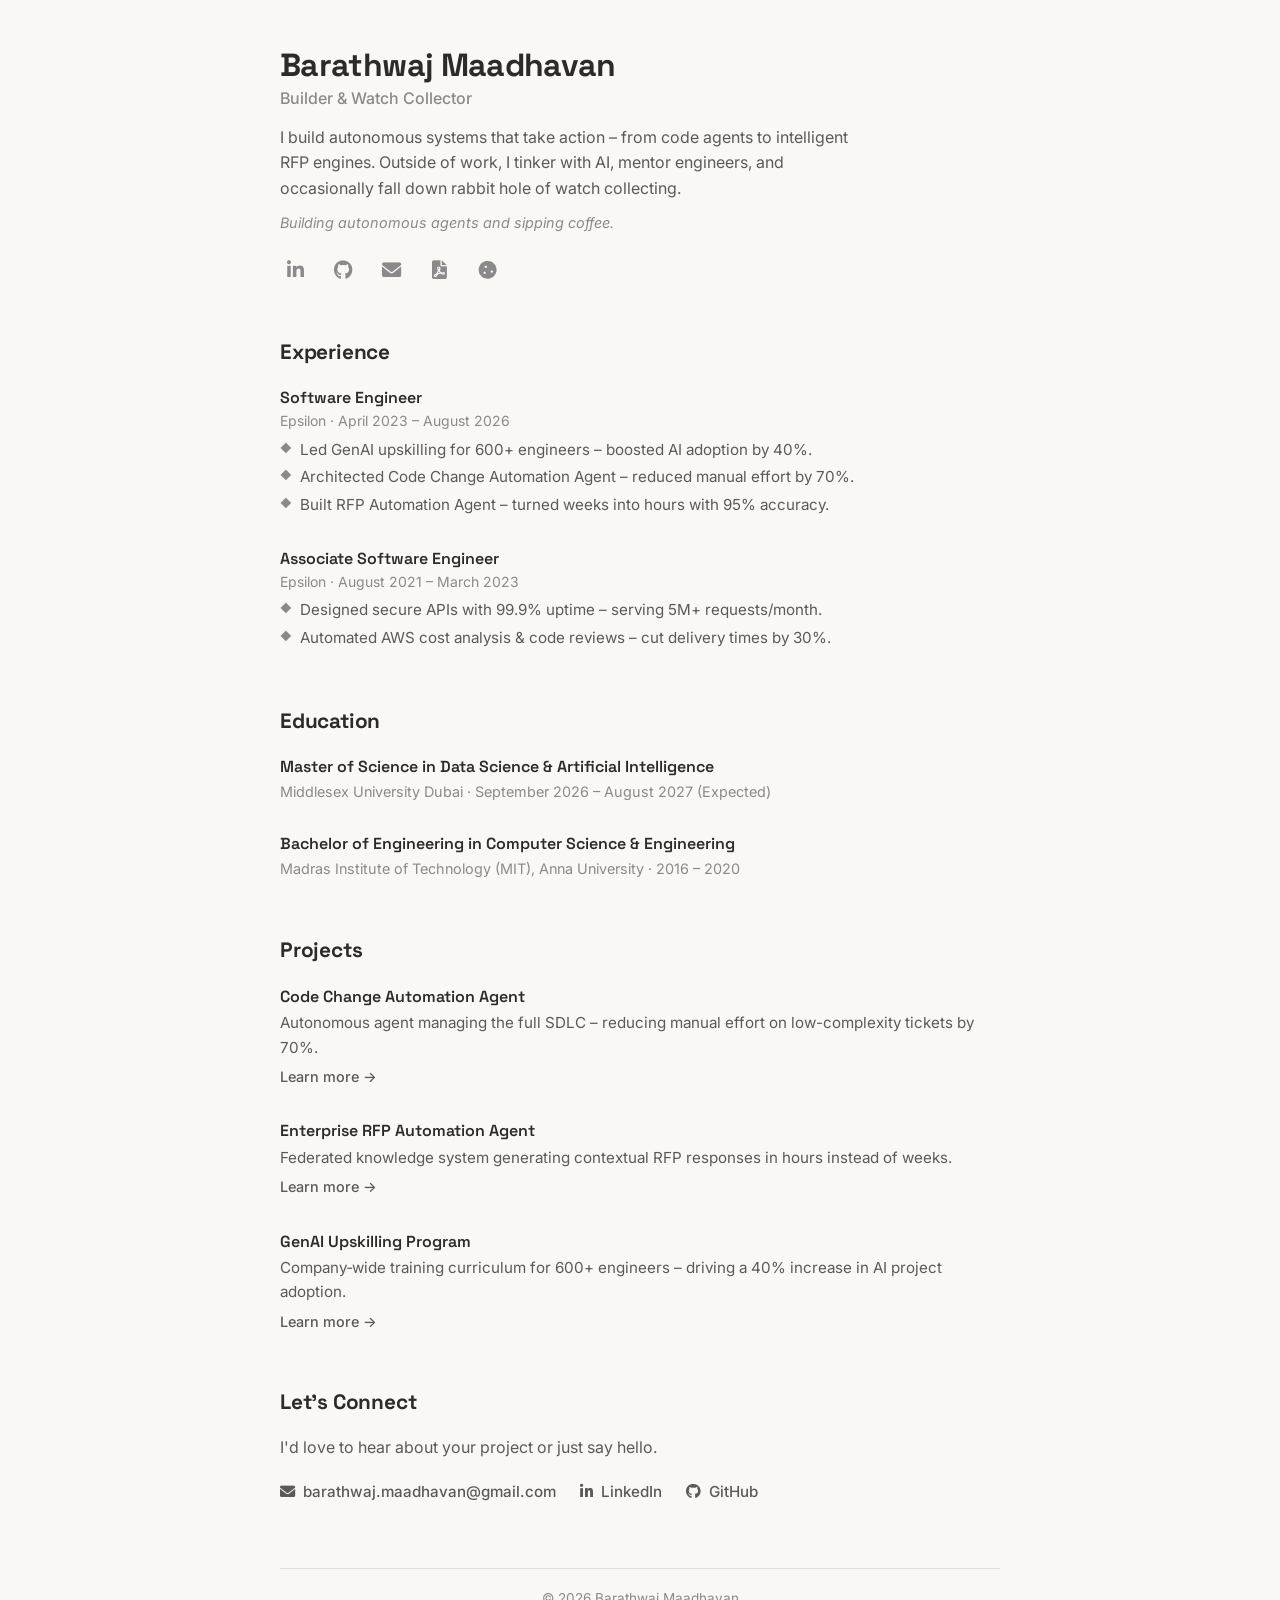
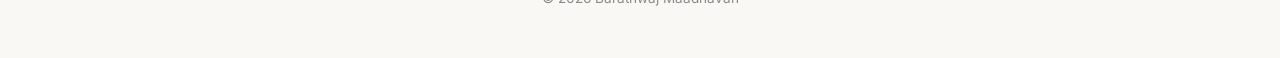
==== commit f61695b6: "modified content on experience and added education section" ====
--- a/index.html
+++ b/index.html
@@ -60,7 +60,7 @@
                 <h2>Experience</h2>
 
                 <div class="exp-item">
-                    <h3>Software Engineer 2</h3>
+                    <h3>Software Engineer</h3>
                     <p class="exp-meta">Epsilon · April 2023 – August 2026</p>
                     <ul>
                         <li>Led GenAI upskilling for 600+ engineers – boosted AI adoption by 40%.</li>
@@ -76,6 +76,21 @@
                         <li>Designed secure APIs with 99.9% uptime – serving 5M+ requests/month.</li>
                         <li>Automated AWS cost analysis &amp; code reviews – cut delivery times by 30%.</li>
                     </ul>
+                </div>
+            </section>
+
+            <!-- ===== EDUCATION ===== -->
+            <section class="education">
+                <h2>Education</h2>
+
+                <div class="edu-item">
+                    <h3>Master of Science in Data Science &amp; Artificial Intelligence</h3>
+                    <p class="edu-meta">Middlesex University Dubai · September 2026 – August 2027 (Expected)</p>
+                </div>
+
+                <div class="edu-item">
+                    <h3>Bachelor of Engineering in Computer Science &amp; Engineering</h3>
+                    <p class="edu-meta">Madras Institute of Technology (MIT), Anna University · 2016 – 2020</p>
                 </div>
             </section>
 
--- a/styles.css
+++ b/styles.css
@@ -186,6 +186,30 @@
     font-weight: 300;
     font-size: 0.7rem;
     top: 2px;
+}
+
+/* ===== EDUCATION ===== */
+.edu-item {
+    margin-bottom: 1.8rem;
+}
+
+.edu-item:last-child {
+    margin-bottom: 0;
+}
+
+.edu-item h3 {
+    font-family: 'Space Grotesk', -apple-system, sans-serif;
+    font-weight: 600;
+    font-size: 1rem;
+    color: var(--text-primary);
+}
+
+.edu-meta {
+    font-family: 'Inter', sans-serif;
+    font-weight: 400;
+    font-size: 0.9rem;
+    color: var(--text-muted);
+    margin-bottom: 0.2rem;
 }
 
 /* ===== PROJECTS ===== */
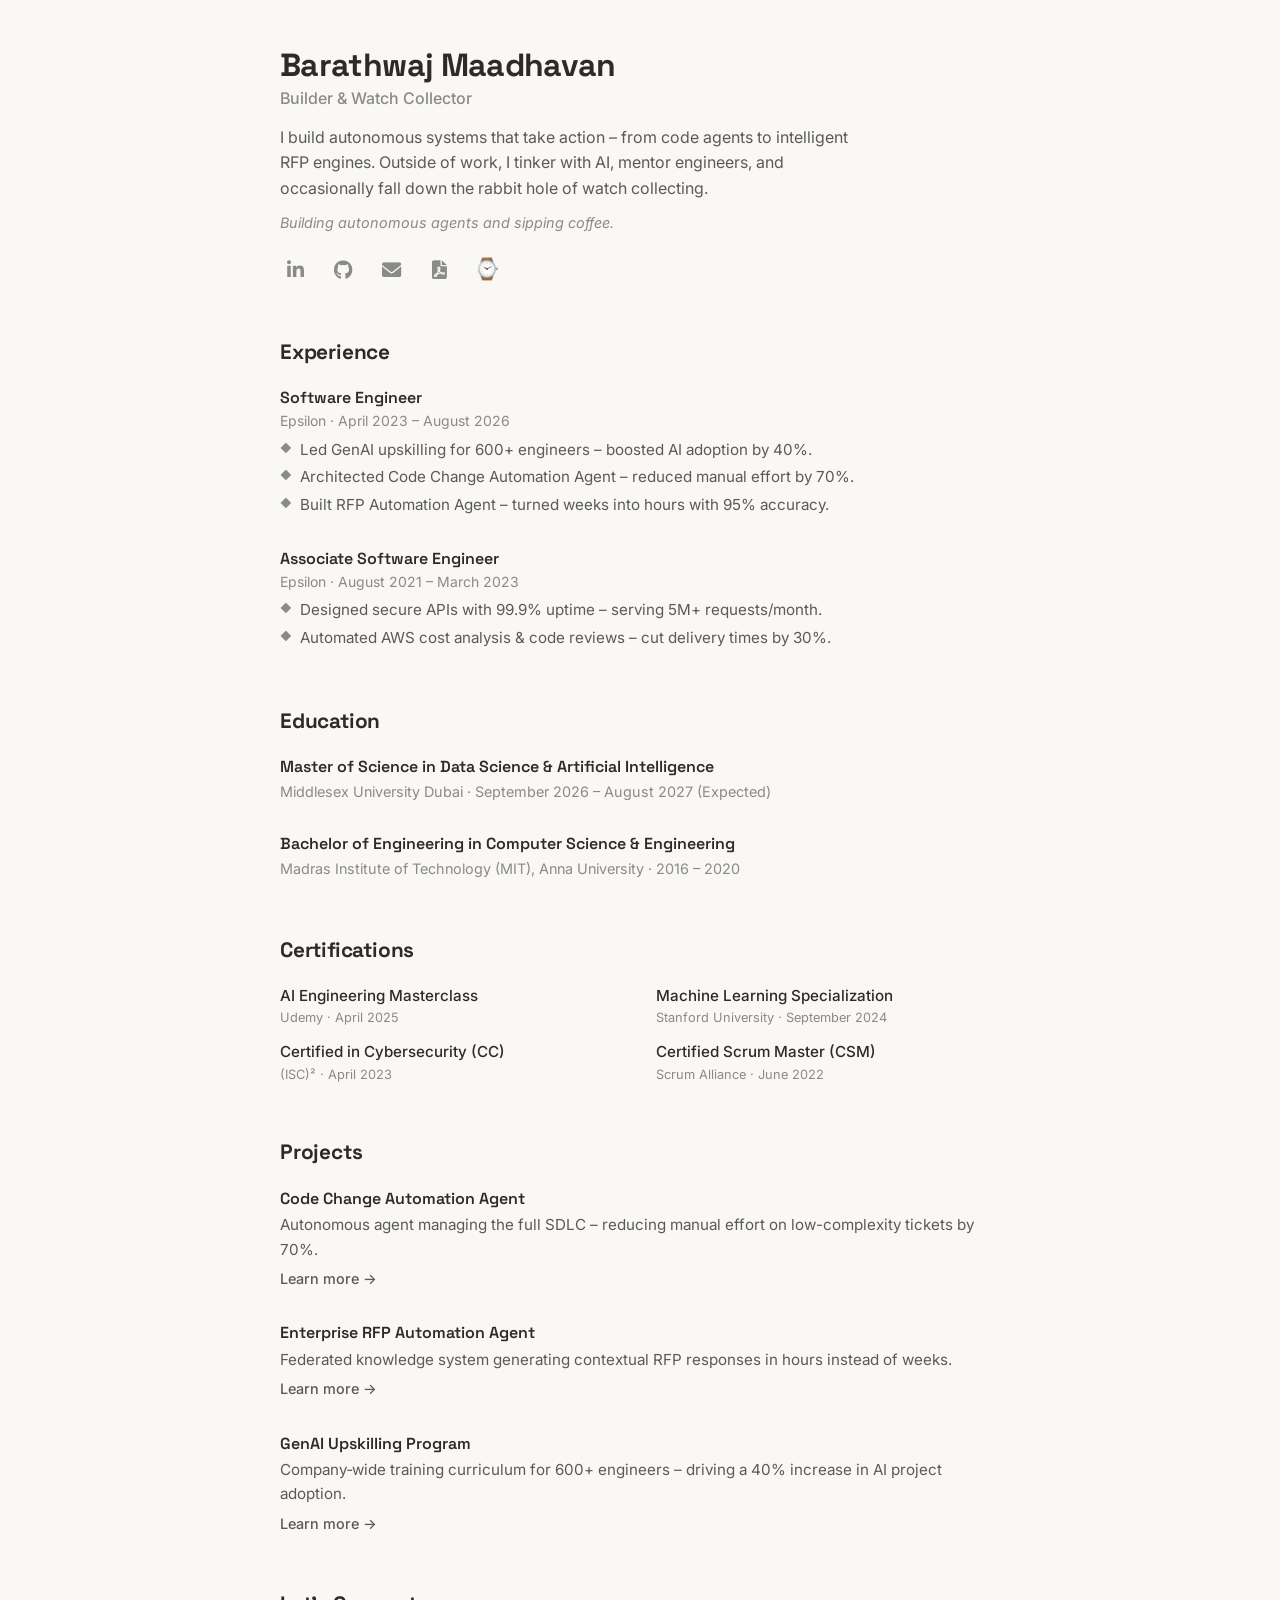
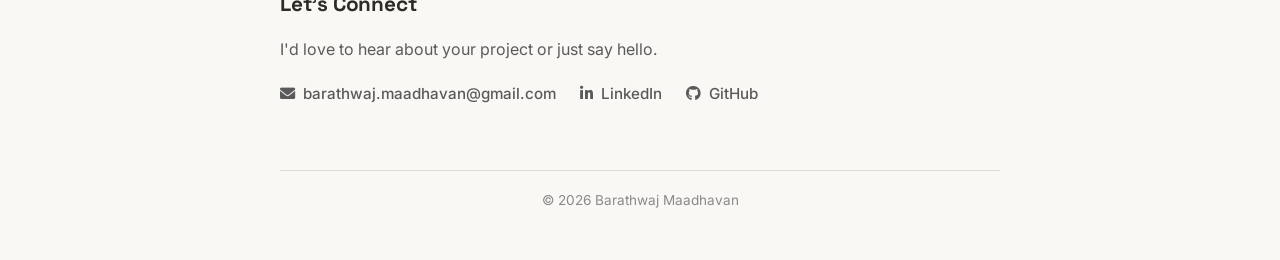
==== commit f22b2317: "added a watch collection page and remove cookie feature" ====
--- a/index.html
+++ b/index.html
@@ -31,9 +31,9 @@
                 <h1>Barathwaj Maadhavan</h1>
                 <p class="tagline">Builder & Watch Collector</p>
                 <p class="bio">
-                    I build autonomous systems that take action – from code agents to intelligent RFP engines.
-                    Outside of work, I tinker with AI, mentor engineers, and occasionally fall down rabbit hole of watch
-                    collecting.
+                    I build autonomous systems that take action – from code agents to intelligent RFP engines. Outside
+                    of work, I tinker
+                    with AI, mentor engineers, and occasionally fall down the rabbit hole of watch collecting.
                 </p>
                 <div class="status-line">
                     <span id="statusText">Building autonomous agents and sipping coffee.</span>
@@ -48,10 +48,11 @@
                     <a href="assets/resume.pdf" download aria-label="Download Resume" title="Download Resume">
                         <i class="fas fa-file-pdf"></i>
                     </a>
-                    <!-- Fortune Cookie -->
-                    <button id="fortuneBtn" class="fortune-btn" aria-label="Fortune Cookie" title="fortune cookie">
-                        <i class="fas fa-cookie"></i>
-                    </button>
+                    <!-- Watch Collection Page -->
+                    <a href="watches.html" aria-label="Watch Collection" title="Watch Collection" class="watch-link"
+                        style="font-size: 1.3rem; line-height: 1;">
+                        ⌚
+                    </a>
                 </div>
             </header>
 
@@ -94,6 +95,33 @@
                 </div>
             </section>
 
+            <!-- ===== CERTIFICATIONS ===== -->
+            <section class="certifications">
+                <h2>Certifications</h2>
+
+                <div class="cert-grid">
+                    <div class="cert-badge">
+                        <span class="cert-name">AI Engineering Masterclass</span>
+                        <span class="cert-issuer">Udemy · April 2025</span>
+                    </div>
+
+                    <div class="cert-badge">
+                        <span class="cert-name">Machine Learning Specialization</span>
+                        <span class="cert-issuer">Stanford University · September 2024</span>
+                    </div>
+
+                    <div class="cert-badge">
+                        <span class="cert-name">Certified in Cybersecurity (CC)</span>
+                        <span class="cert-issuer">(ISC)² · April 2023</span>
+                    </div>
+
+                    <div class="cert-badge">
+                        <span class="cert-name">Certified Scrum Master (CSM)</span>
+                        <span class="cert-issuer">Scrum Alliance · June 2022</span>
+                    </div>
+                </div>
+            </section>
+
             <!-- ===== PROJECTS ===== -->
             <section class="projects">
                 <h2>Projects</h2>
@@ -133,20 +161,6 @@
             </section>
         </main>
 
-        <!-- ===== FORTUNE COOKIE MODAL ===== -->
-        <div id="fortuneModal" class="fortune-modal">
-            <div class="fortune-content">
-                <div class="cookie-container">
-                    <div class="cookie-half cookie-left"></div>
-                    <div class="cookie-half cookie-right"></div>
-                </div>
-                <div class="fortune-note">
-                    <p id="fortuneText">Click the cookie for a fortune!</p>
-                </div>
-                <button id="fortuneClose" class="fortune-close">✕</button>
-            </div>
-        </div>
-
         <!-- ===== FOOTER ===== -->
         <footer class="footer">
             <p>&copy; 2026 Barathwaj Maadhavan</p>
--- a/styles.css
+++ b/styles.css
@@ -130,7 +130,12 @@
 .social-links a {
     font-size: 1.2rem;
     color: var(--text-muted);
-    transition: color 0.2s;
+    transition: color 0.2s, transform 0.2s;
+    display: inline-flex;
+    align-items: center;
+    justify-content: center;
+    width: 30px;
+    height: 30px;
 }
 
 .social-links a:hover {
@@ -210,6 +215,32 @@
     font-size: 0.9rem;
     color: var(--text-muted);
     margin-bottom: 0.2rem;
+}
+
+/* ===== CERTIFICATIONS ===== */
+.cert-grid {
+    display: grid;
+    grid-template-columns: 1fr 1fr;
+    gap: 12px 32px;
+}
+
+.cert-badge {
+    display: flex;
+    flex-direction: column;
+}
+
+.cert-name {
+    font-family: 'Inter', sans-serif;
+    font-weight: 500;
+    font-size: 0.95rem;
+    color: var(--text-primary);
+}
+
+.cert-issuer {
+    font-family: 'Inter', sans-serif;
+    font-weight: 400;
+    font-size: 0.8rem;
+    color: var(--text-muted);
 }
 
 /* ===== PROJECTS ===== */
@@ -251,161 +282,9 @@
     font-size: 0.95rem;
 }
 
-/* Tighten spacing to footer */
 section.contact {
     margin-bottom: 2rem;
     padding-bottom: 1.2rem;
-}
-
-/* ===== FORTUNE COOKIE ===== */
-
-/* Icon inline with social links */
-.social-links a,
-.social-links .fortune-btn {
-    display: inline-flex;
-    align-items: center;
-    justify-content: center;
-    width: 30px;
-    height: 30px;
-    font-size: 1.2rem;
-    color: var(--text-muted);
-    transition: color 0.2s, transform 0.2s;
-    text-decoration: none;
-    background: none;
-    border: none;
-    padding: 0;
-    cursor: pointer;
-    line-height: 1;
-}
-
-.social-links a:hover {
-    color: var(--text-primary);
-}
-
-.social-links .fortune-btn:hover {
-    color: var(--text-primary);
-    transform: scale(1.2) rotate(-10deg);
-}
-
-/* Modal overlay */
-.fortune-modal {
-    display: none;
-    position: fixed;
-    top: 0;
-    left: 0;
-    width: 100%;
-    height: 100%;
-    background: rgba(0, 0, 0, 0.3);
-    backdrop-filter: blur(4px);
-    z-index: 1000;
-    justify-content: center;
-    align-items: center;
-}
-
-.fortune-modal.active {
-    display: flex;
-}
-
-/* Modal content */
-.fortune-content {
-    background: var(--white);
-    padding: 40px 36px 32px;
-    border-radius: 24px;
-    max-width: 420px;
-    width: 90%;
-    text-align: center;
-    box-shadow: 0 20px 60px rgba(0, 0, 0, 0.15);
-    position: relative;
-    animation: modalPop 0.3s ease;
-}
-
-@keyframes modalPop {
-    0% {
-        transform: scale(0.8);
-        opacity: 0;
-    }
-
-    100% {
-        transform: scale(1);
-        opacity: 1;
-    }
-}
-
-/* Cookie halves */
-.cookie-container {
-    display: flex;
-    justify-content: center;
-    gap: 4px;
-    margin-bottom: 24px;
-    height: 80px;
-}
-
-.cookie-half {
-    width: 50px;
-    height: 60px;
-    transition: transform 0.5s cubic-bezier(0.34, 1.56, 0.64, 1);
-    transform-origin: bottom center;
-}
-
-.cookie-left {
-    border-radius: 50% 0 0 0;
-    background: radial-gradient(ellipse at 30% 60%, #e8c9a0, #c18e5a);
-}
-
-.cookie-right {
-    border-radius: 0 50% 0 0;
-    background: radial-gradient(ellipse at 70% 60%, #e8c9a0, #c18e5a);
-}
-
-.cookie-container.cracked .cookie-left {
-    transform: rotate(-15deg) translateX(-12px);
-}
-
-.cookie-container.cracked .cookie-right {
-    transform: rotate(15deg) translateX(12px);
-}
-
-/* Fortune note */
-.fortune-note {
-    background: #fff8f0;
-    border: 1px solid var(--border);
-    border-radius: 12px;
-    padding: 16px 20px;
-    margin: 16px 0 24px;
-    min-height: 60px;
-    opacity: 0;
-    transform: translateY(20px) scale(0.9);
-    transition: opacity 0.4s ease, transform 0.4s ease;
-}
-
-.fortune-note.reveal {
-    opacity: 1;
-    transform: translateY(0) scale(1);
-}
-
-#fortuneText {
-    font-family: 'Inter', sans-serif;
-    font-size: 1.1rem;
-    color: var(--text-primary);
-    margin: 0;
-    line-height: 1.5;
-}
-
-/* Close button */
-.fortune-close {
-    background: none;
-    border: none;
-    font-size: 1.2rem;
-    color: var(--text-muted);
-    cursor: pointer;
-    position: absolute;
-    top: 12px;
-    right: 16px;
-    transition: color 0.2s;
-}
-
-.fortune-close:hover {
-    color: var(--text-primary);
 }
 
 /* ===== FOOTER ===== */
@@ -460,8 +339,7 @@
         gap: 14px;
     }
 
-    .social-links a,
-    .social-links .fortune-btn {
+    .social-links a {
         font-size: 1.1rem;
         width: 28px;
         height: 28px;
@@ -509,24 +387,6 @@
     .footer p {
         font-size: 0.8rem;
     }
-
-    /* Fortune modal */
-    .fortune-content {
-        padding: 28px 20px 24px;
-    }
-
-    .cookie-half {
-        width: 40px;
-        height: 48px;
-    }
-
-    #fortuneText {
-        font-size: 0.95rem;
-    }
-
-    .fortune-close {
-        font-size: 1rem;
-    }
 }
 
 @media (max-width: 480px) {
@@ -564,8 +424,7 @@
         gap: 12px;
     }
 
-    .social-links a,
-    .social-links .fortune-btn {
+    .social-links a {
         font-size: 1rem;
         width: 26px;
         height: 26px;
@@ -580,6 +439,10 @@
         font-size: 0.85rem;
     }
 
+    .cert-grid {
+        grid-template-columns: 1fr;
+    }
+
     .project-item p {
         font-size: 0.85rem;
     }
@@ -592,18 +455,4 @@
     .contact-links a {
         font-size: 0.85rem;
     }
-
-    /* Fortune modal */
-    .fortune-content {
-        padding: 24px 16px 20px;
-    }
-
-    .cookie-half {
-        width: 34px;
-        height: 40px;
-    }
-
-    #fortuneText {
-        font-size: 0.9rem;
-    }
 }
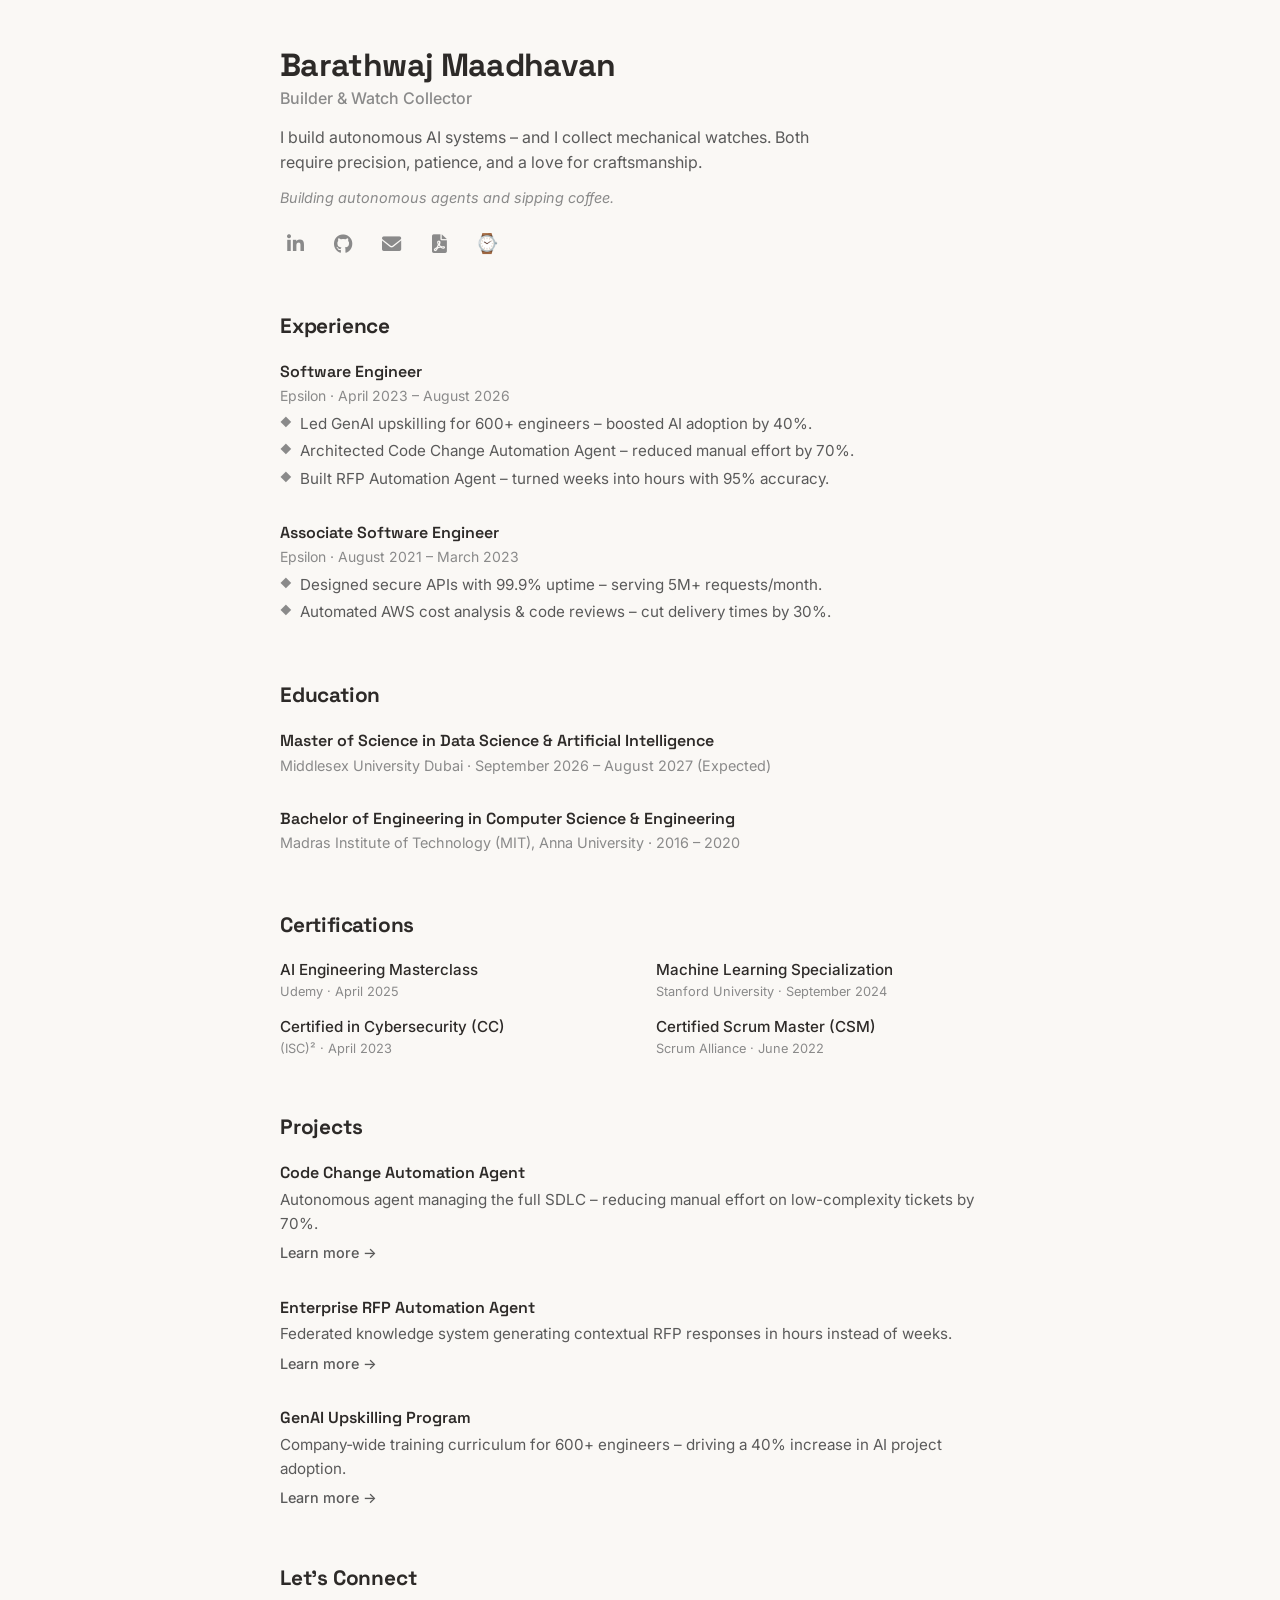
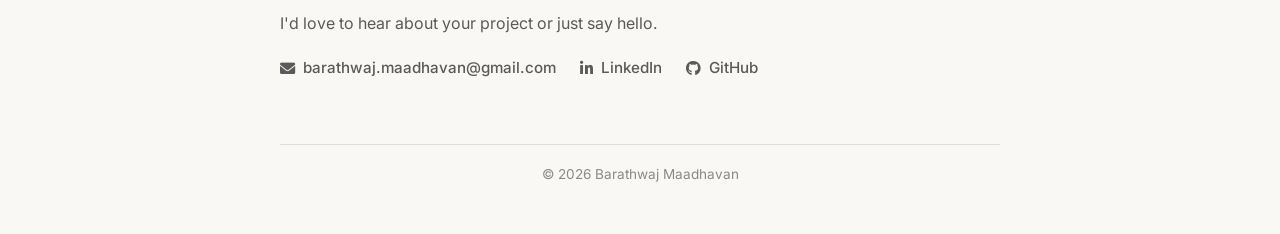
==== commit 9394c50c: "Refine bio and tagline for warmer, more personal tone" ====
--- a/index.html
+++ b/index.html
@@ -31,9 +31,9 @@
                 <h1>Barathwaj Maadhavan</h1>
                 <p class="tagline">Builder & Watch Collector</p>
                 <p class="bio">
-                    I build autonomous systems that take action – from code agents to intelligent RFP engines. Outside
-                    of work, I tinker
-                    with AI, mentor engineers, and occasionally fall down the rabbit hole of watch collecting.
+                    I build autonomous AI systems – and I collect mechanical watches. Both require precision, patience,
+                    and a love for
+                    craftsmanship.
                 </p>
                 <div class="status-line">
                     <span id="statusText">Building autonomous agents and sipping coffee.</span>
@@ -49,9 +49,8 @@
                         <i class="fas fa-file-pdf"></i>
                     </a>
                     <!-- Watch Collection Page -->
-                    <a href="watches.html" aria-label="Watch Collection" title="Watch Collection" class="watch-link"
-                        style="font-size: 1.3rem; line-height: 1;">
-                        ⌚
+                    <a href="watches.html" aria-label="Watch Collection" title="Watch Collection" class="watch-link">
+                        <span class="watch-emoji">⌚</span>
                     </a>
                 </div>
             </header>
